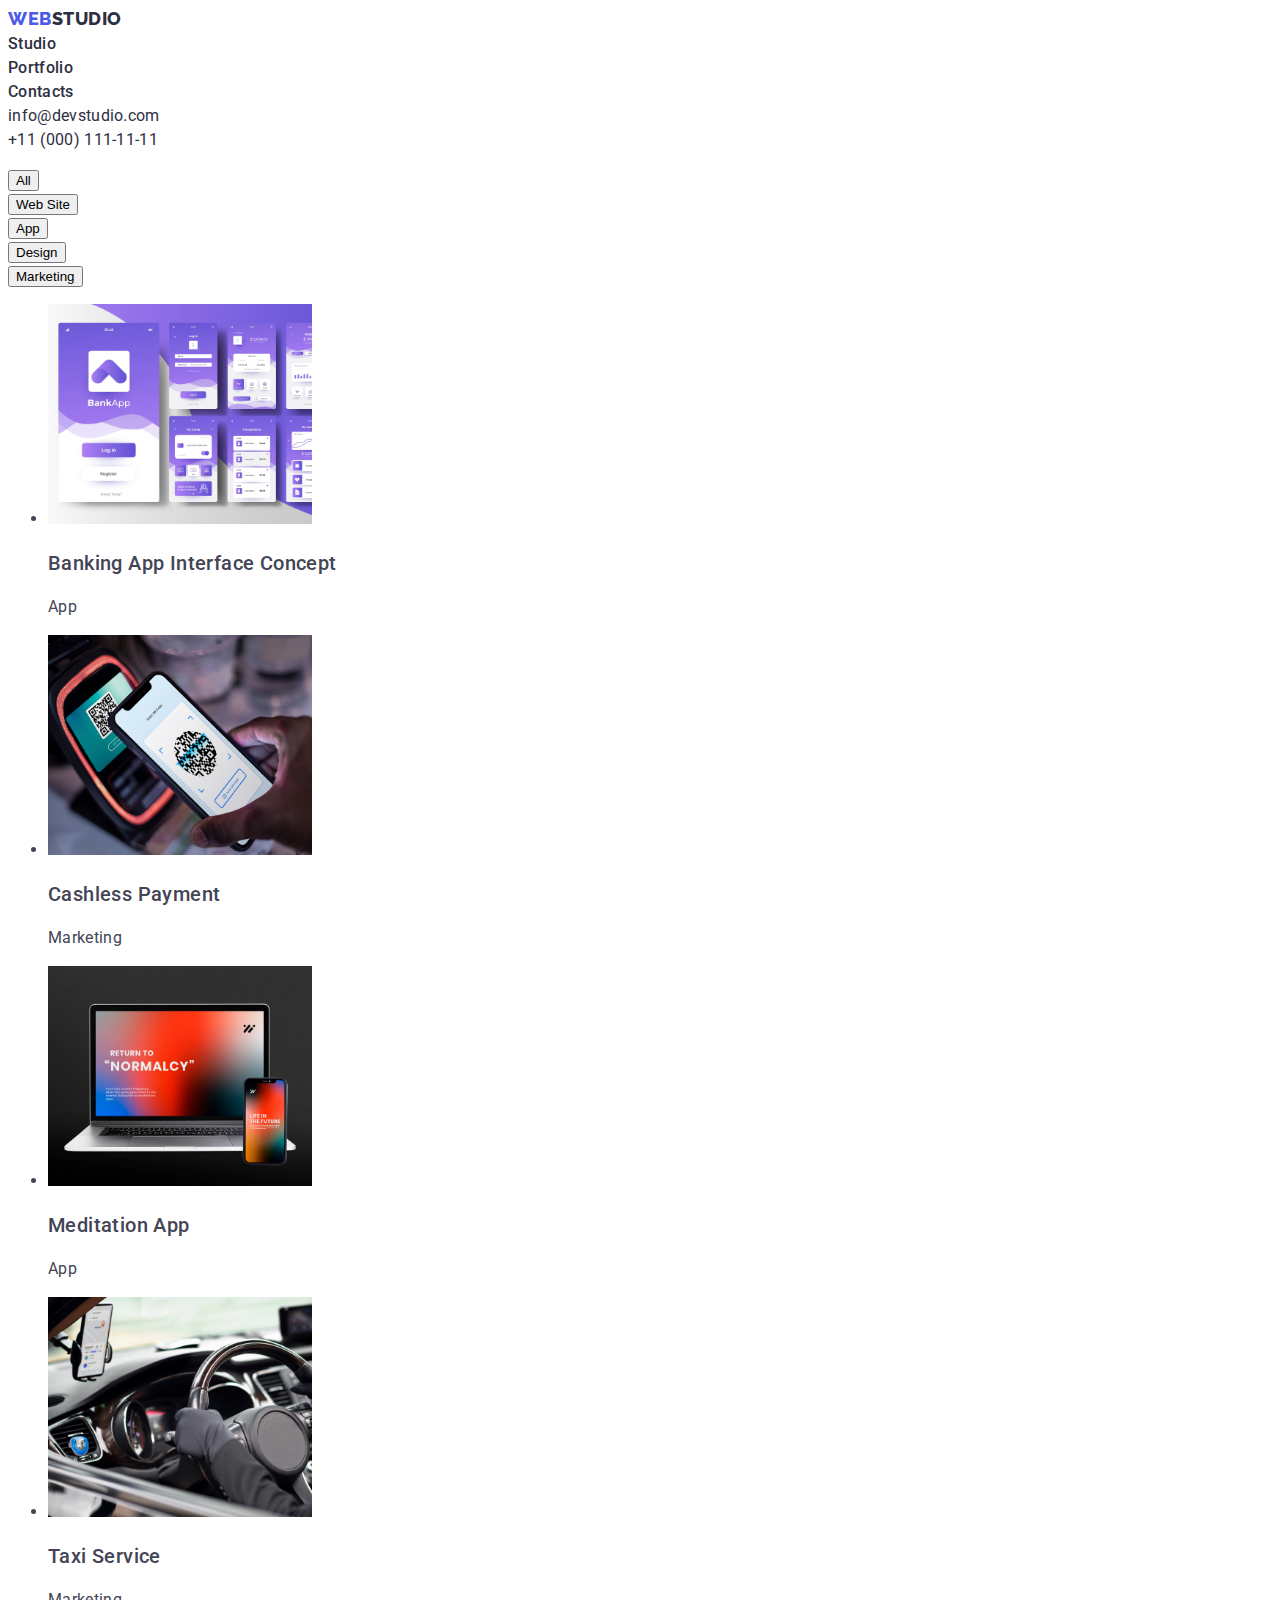
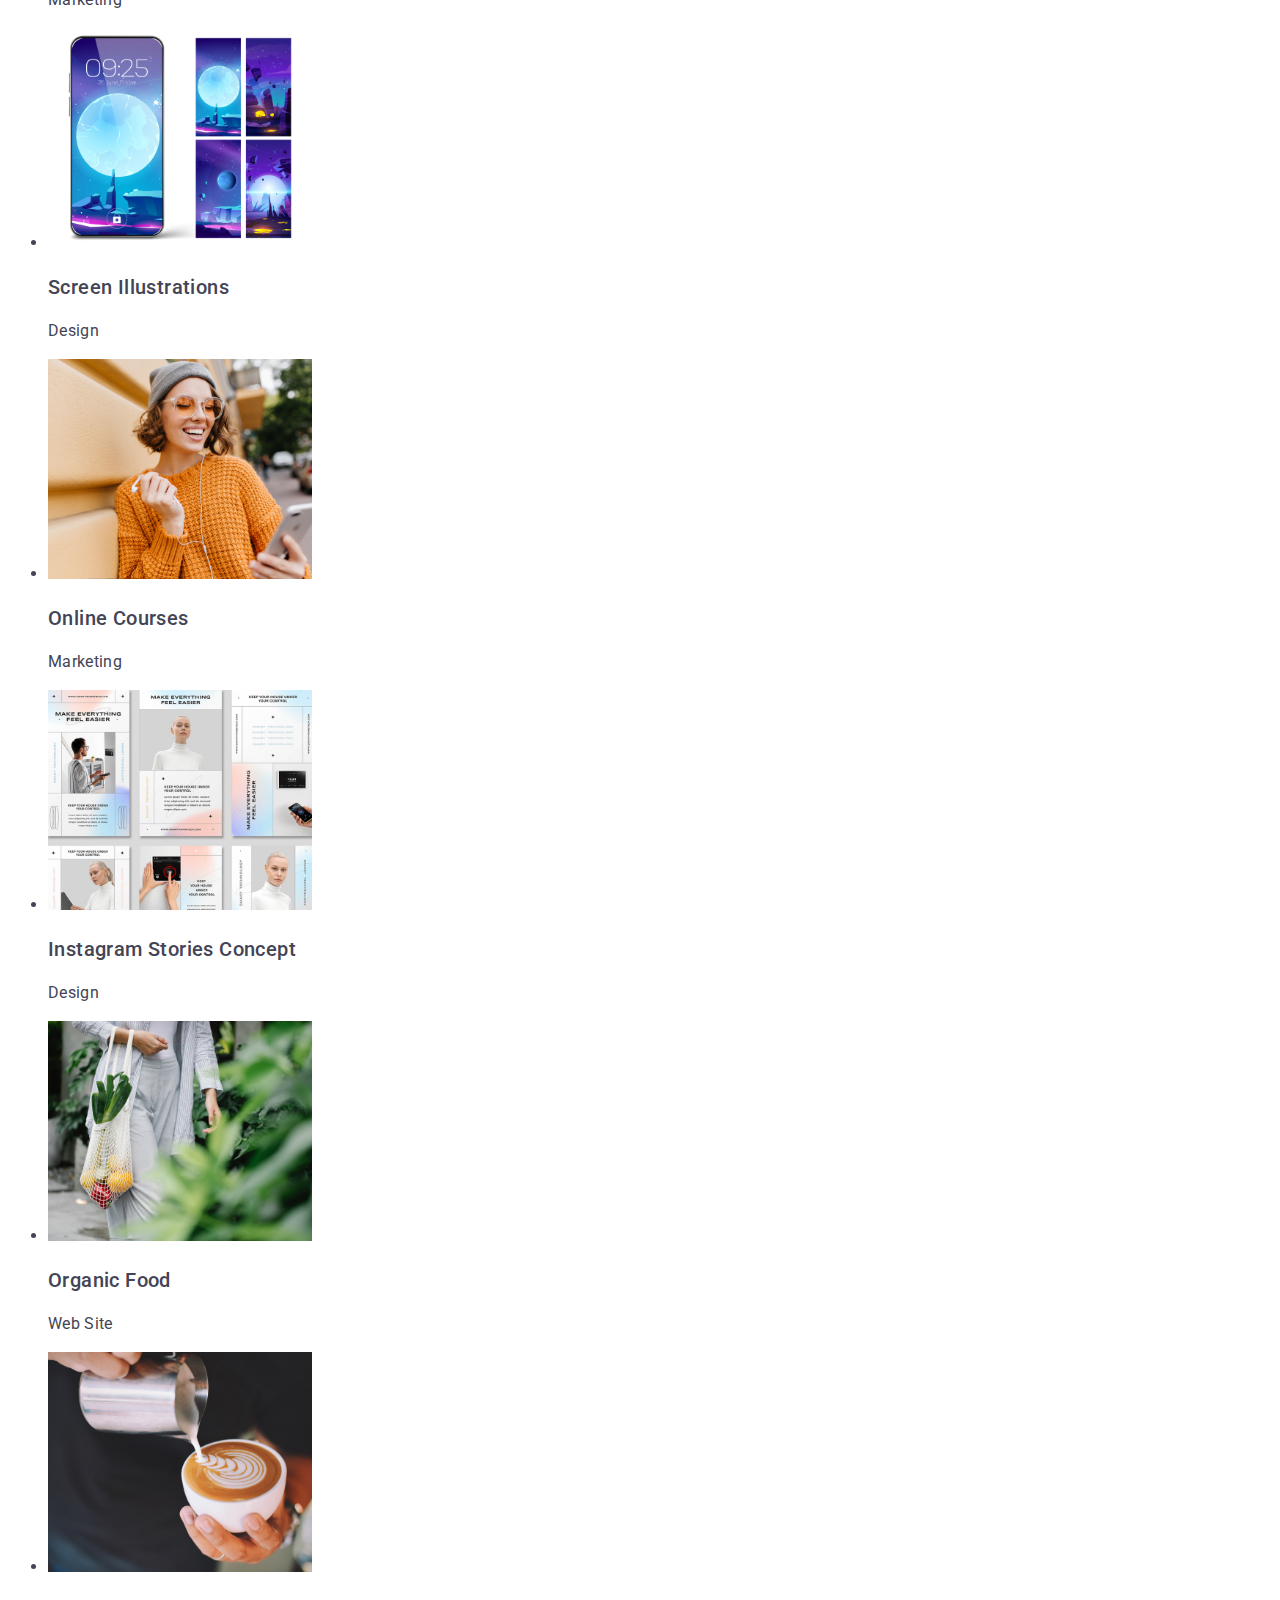
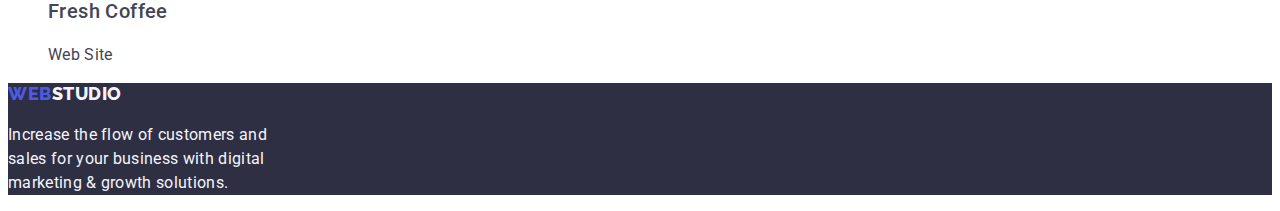
==== portfolio.html @ c01dc9ad "Initial commit" ====
<!DOCTYPE html>
<html lang="en">
<head>
    <meta charset="UTF-8">
    <meta name="viewport" content="width=device-width, initial-scale=1.0">
    <title>Home Work 2 Portfolio</title>
    <link rel="stylesheet" href="./css/styles.css">
    <link rel="preconnect" href="https://fonts.googleapis.com">
    <link rel="preconnect" href="https://fonts.gstatic.com" crossorigin>
    <link href="https://fonts.googleapis.com/css2?family=Raleway:wght@800&family=Roboto:wght@400;500;700;900&display=swap"
        rel="stylesheet">
</head>
<body>
    <header class="header">
        <a href="webstudio" class="logo" id="logo-id"><span>WEB</span>STUDIO</a>
        <!-- <nav> -->
        <ul class="nav-list list">
            <li><a href="index.html" class="nav-link link">Studio</a></li>
            <li><a href="portfolio.html" class="nav-link link">Portfolio</a></li>
            <li><a href="contacts" class="nav-link link">Contacts</a></li>
        </ul>
        <!-- </nav> -->
        <!-- <div class="contact"> -->
        <ul class="contact-list list">
            <li><a href="mailto:info@devstudio.com" class="contact-link link">info@devstudio.com</a></li>
            <li><a href="tel:+110001111111" class="contact-link link">+11 (000) 111-11-11</a></li>
        </ul>
        <!-- </div> -->
    </header>
    <main>
        <section>
            <ul class="filter list">
                <li>
                    <button type="button" class="filter-button button">All</button>
                </li>
                <li>
                    <button type="button" class="filter-button button">Web Site</button>
                </li>
                <li>
                    <button type="button" class="filter-button button">App</button>
                </li>
                <li>
                    <button type="button" class="filter-button button">Design</button>
                </li>
                <li>
                    <button type="button" class="filter-button button">Marketing</button>
                </li>
            </ul>
        </section>
        <section>
            <ul>
                <li>
                    <img src="images/banking.jpg" alt="Banking App Interface Concept" width="264">
                    <h3>Banking App Interface Concept</h3>
                    <p>App</p>
                </li>
                <li>
                    <img src="images/cashless.jpg" alt="Cashless Payment" width="264">
                    <h3>Cashless Payment</h3>
                    <p>Marketing</p>
                </li>
                <li>
                    <img src="images/mediation.jpg" alt="Meditation App" width="264">
                    <h3>Meditation App</h3>
                    <p>App</p>
                </li>
            </ul>
        </section>
        <section>
            <ul>
                <li>
                    <img src="images/taxi.jpg" alt="Taxi Service" width="264">
                    <h3>Taxi Service</h3>
                    <p>Marketing</p>
                </li>
                <li>
                    <img src="images/screen.jpg" alt="Screen Illustrations" width="264">
                    <h3>Screen Illustrations</h3>
                    <p>Design</p>
                </li>
                <li>
                    <img src="images/online.jpg" alt="Online Courses" width="264">
                    <h3>Online Courses</h3>
                    <p>Marketing</p>
                </li>
            </ul>
        </section>
        <section>
            <ul>
                <li>
                    <img src="images/instagram.jpg" alt="Instagram Stories Concept" width="264">
                    <h3>Instagram Stories Concept</h3>
                    <p>Design</p>
                </li>
                <li>
                    <img src="images/organic.jpg" alt="Organic Food" width="264">
                    <h3>Organic Food</h3>
                    <p>Web Site</p>
                </li>
                <li>
                    <img src="images/fresh.jpg" alt="Fresh Coffee" width="264">
                    <h3>Fresh Coffee</h3>
                    <p>Web Site</p>
                </li>
            </ul>
        </section>
    </main>
    <footer class="footer">
        <a href="webstudio" class="logo footer"><span>WEB</span>STUDIO</a>
        <p>Increase the flow of customers and<br>sales for your business with digital<br>marketing & growth solutions.</p>
    </footer>
</body>
</html>
---- css/styles.css ----
:root {
    --CORNFLOWER: #E7E9FC;
    --WHITE: #FFF;
    --SLATE: #434455;
    --NAVY-BLUE: #2E2F42;
    --IRIS: #4D5AE5;
    --CLOUD: #F4F4FD;
    --OCEAN: #404BBF;
}

body {
    font-family: 'Roboto', sans-serif;
    color: var(--SLATE);
    font-size: 16px;
    font-style: normal;
    font-weight: 400;
    line-height: 150%;
    letter-spacing: 0.32px;
}

.footer {
    background-color: var(--NAVY-BLUE);
    color: var(--CLOUD);
}

.logo footer {
    color: var(--CLOUD);
}

.logo span {
    color: var(--IRIS);
}

.logo {
    font-family: Raleway;
    font-style: normal;
    font-size: 18px;
    font-weight: 800;
    line-height: 116.667%;
    text-decoration: none;
    letter-spacing: 0.54px;
    text-transform: uppercase;
}

#logo-id {
    color: var(--NAVY-BLUE);
}

h2 {
    text-align: center;
}

/* .team-members {
    list-style: none;
    padding-left: 0;
} */

/* .platform-types {
    list-style: none;
    padding-left: 0;
} */

.list {
    list-style: none;
    padding-left: 0;
}

.link {
    text-decoration: none;
    color: var(--NAVY-BLUE);
}

.link:hover, .link:focus {
    color: var(--OCEAN);
}

.hero {
    background-color: var(--NAVY-BLUE);
    color: var(--WHITE);
}

.nav-list {
    color: var(--NAVY-BLUE);
    font-weight: 500;
}

.hero h1 {
    text-align: center;
    text-transform: uppercase;
    font-size: 56px;
    font-weight: 700;
    line-height: 107.143%;
    letter-spacing: 1.12px;
}

.hero button {
    background-color: var(--IRIS);
    text-align: left;
    color: var(--WHITE);
}

h2 {
    font-size: 36px;
    font-weight: 700;
    line-height: 111.111%;
    letter-spacing: 0.72px;
    text-transform: capitalize;
}

h3 {
    font-size: 20px;
    font-weight: 500;
    line-height: 120%;
    letter-spacing: 0.4px;
}

.nav-list {
    padding: 0;
    margin: 0;
    border: 0px;
    border-collapse: collapse;
}

.contact-list {
    padding: 0;
    margin: 0;
    border: 0px;
    border-collapse: collapse;
}

.order-button {
    background-color: var(--IRIS);
    border-radius: 4px;
    box-shadow: 0px 4px 4px 0px rgba(0, 0, 0, 0.15);
}

.order-button:hover, .order-button:focus {
    background-color: var(--OCEAN);
    border-radius: 4px;
    box-shadow: 0px 4px 4px 0px rgba(0, 0, 0, 0.15);
    cursor: pointer;
}
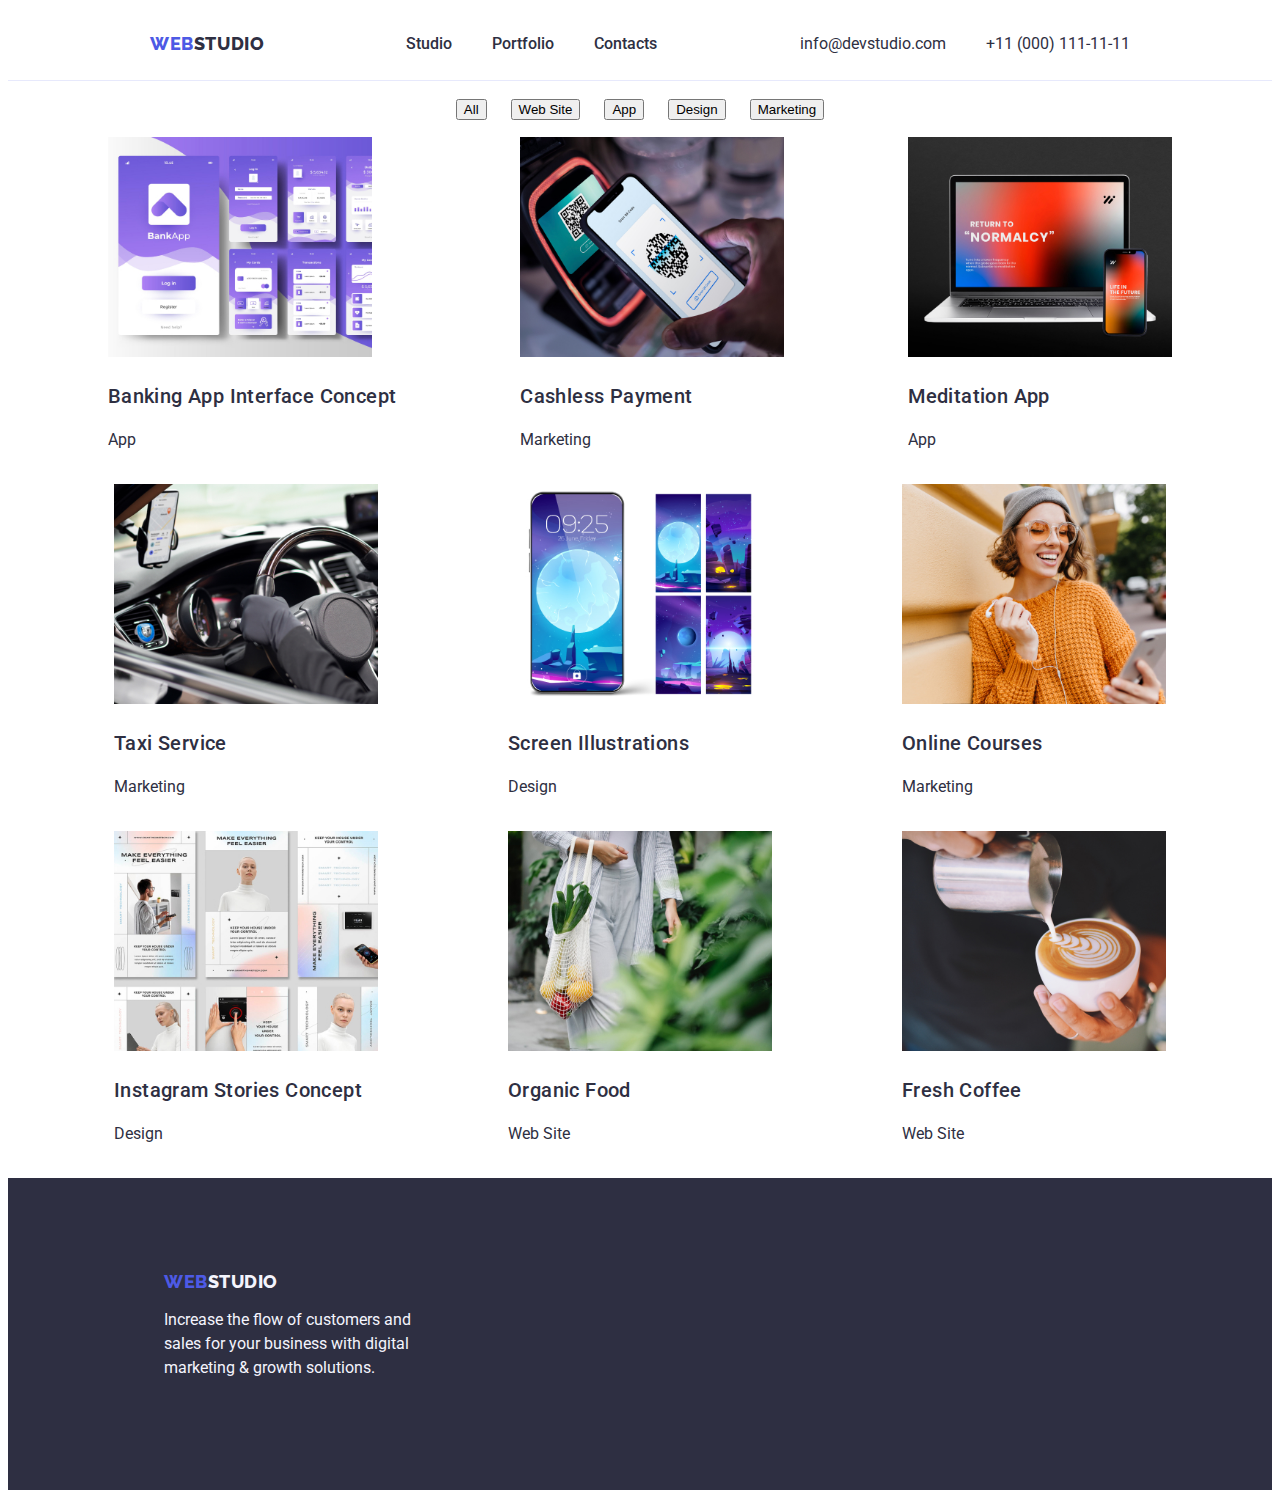
==== commit d26a0c6c: "Initial Updated" ====
--- a/portfolio.html
+++ b/portfolio.html
@@ -28,7 +28,7 @@
         <!-- </div> -->
     </header>
     <main>
-        <section>
+        <section class="section-filter section">
             <ul class="filter list">
                 <li>
                     <button type="button" class="filter-button button">All</button>
@@ -47,8 +47,8 @@
                 </li>
             </ul>
         </section>
-        <section>
-            <ul>
+        <section class="section-one section">
+            <ul class="section-list list">
                 <li>
                     <img src="images/banking.jpg" alt="Banking App Interface Concept" width="264">
                     <h3>Banking App Interface Concept</h3>
@@ -66,8 +66,8 @@
                 </li>
             </ul>
         </section>
-        <section>
-            <ul>
+        <section class="section-two section">
+            <ul class="section-list list">
                 <li>
                     <img src="images/taxi.jpg" alt="Taxi Service" width="264">
                     <h3>Taxi Service</h3>
@@ -85,8 +85,8 @@
                 </li>
             </ul>
         </section>
-        <section>
-            <ul>
+        <section class="section-three section">
+            <ul class="section-list list">
                 <li>
                     <img src="images/instagram.jpg" alt="Instagram Stories Concept" width="264">
                     <h3>Instagram Stories Concept</h3>
@@ -106,7 +106,7 @@
         </section>
     </main>
     <footer class="footer">
-        <a href="webstudio" class="logo footer"><span>WEB</span>STUDIO</a>
+        <a href="webstudio" class="logo" id="logo-footer"><span>WEB</span>STUDIO</a>
         <p>Increase the flow of customers and<br>sales for your business with digital<br>marketing & growth solutions.</p>
     </footer>
 </body>
--- a/css/styles.css
+++ b/css/styles.css
@@ -1,36 +1,70 @@
 :root {
-    --CORNFLOWER: #E7E9FC;
-    --WHITE: #FFF;
-    --SLATE: #434455;
-    --NAVY-BLUE: #2E2F42;
-    --IRIS: #4D5AE5;
-    --CLOUD: #F4F4FD;
-    --OCEAN: #404BBF;
+    --CORNFLOWER: #E7E9FC;      /*Accent*/
+    --WHITE: #FFF;              /*White background*/
+    --SLATE: #434455;           /*Text*/
+    --LIGHT-SLATE: #8E8F99;     /*Subtle text*/
+    --NAVY-BLUE: #2E2F42;       /*Dark*/
+    --IRIS: #4D5AE5;            /*Primary brand*/
+    --CLOUD: #F4F4FD;           /*Light*/
+    --OCEAN: #404BBF;           /*Pressed state*/
+    --GREEN: #31D0AA;           /*Success*/
+    --DAIRY: #FCFCFC;           /*Modal background*/
 }
 
 body {
     font-family: 'Roboto', sans-serif;
-    color: var(--SLATE);
+    color: var(--NAVY-BLUE);
     font-size: 16px;
     font-style: normal;
     font-weight: 400;
-    line-height: 150%;
-    letter-spacing: 0.32px;
-}
-
-.footer {
-    background-color: var(--NAVY-BLUE);
-    color: var(--CLOUD);
-}
-
-.logo footer {
-    color: var(--CLOUD);
-}
-
-.logo span {
-    color: var(--IRIS);
-}
-
+    line-height: 24px;
+    letter-spacing: 2%;
+    /* width: 1440px; */
+    /* height: 2592px; */
+    background-color: var(--WHITE);
+}
+
+.list {
+    list-style: none;
+    padding-left: 0;
+}
+
+h2 {
+    font-size: 36px;
+    font-weight: 700;
+    line-height: 111.111%;
+    letter-spacing: 0.72px;
+    text-transform: capitalize;
+}
+
+h3 {
+    font-size: 20px;
+    font-weight: 500;
+    line-height: 120%;
+    letter-spacing: 0.4px;
+}
+
+/*Header or top section*/
+.header {
+    display: flex;
+    /* width: 1440px; */
+    height: 72px;
+    justify-content: space-evenly;
+    align-items: center;
+    flex-shrink: 0;
+    border-bottom: 1px solid var(--CORNFLOWER);
+    background-color: var(--WHITE);
+}
+
+/*header-box - means to group logo and navigation, needed if want the group to be on top left*/    
+.header-box{
+    display: flex;
+    /* justify-content: space-around; */
+    align-items: center;
+    gap: 80px;
+}
+
+/*Logo*/
 .logo {
     font-family: Raleway;
     font-style: normal;
@@ -40,103 +74,171 @@
     text-decoration: none;
     letter-spacing: 0.54px;
     text-transform: uppercase;
+    /* height: 24px; */
+}
+
+.logo span {
+    color: var(--IRIS);
 }
 
 #logo-id {
     color: var(--NAVY-BLUE);
 }
 
-h2 {
-    text-align: center;
-}
-
-/* .team-members {
-    list-style: none;
-    padding-left: 0;
-} */
-
-/* .platform-types {
-    list-style: none;
-    padding-left: 0;
-} */
-
-.list {
-    list-style: none;
-    padding-left: 0;
+#logo-footer {
+    color: var(--CLOUD);
+}
+
+/*Navigation - part of top section*/
+.nav-list {
+    display: flex;
+    /* justify-content: space-between; */
+    gap: 40px;
+    color: var(--NAVY-BLUE);
+    font-weight: 500;
+}
+
+/*contact-list - part of top section*/
+.contact-list {
+    display: flex;
+    /* justify-content: space-between; */
+    gap: 40px;
+    color: var(--SLATE);
 }
 
 .link {
     text-decoration: none;
     color: var(--NAVY-BLUE);
-}
-
-.link:hover, .link:focus {
+    /* display: block; */
+}
+
+.link:hover,
+.link:focus {
     color: var(--OCEAN);
 }
 
+/*Hero section*/
 .hero {
+    display: flex;
+    flex-direction: column;
+    justify-content: center;
+    align-items: center;
     background-color: var(--NAVY-BLUE);
     color: var(--WHITE);
-}
-
-.nav-list {
-    color: var(--NAVY-BLUE);
-    font-weight: 500;
+    height: 600px;
+    flex-shrink: 0;
 }
 
 .hero h1 {
+    width: 496px;
     text-align: center;
-    text-transform: uppercase;
     font-size: 56px;
+    font-style: normal;
     font-weight: 700;
     line-height: 107.143%;
     letter-spacing: 1.12px;
 }
 
 .hero button {
+    display: inline-flex;
+    padding: 16px 32px;
+    align-items: flex-start;
+    gap: 10px;
+    border-radius: 4px;
     background-color: var(--IRIS);
-    text-align: left;
+    box-shadow: 0px 4px 4px 0px rgba(0, 0, 0, 0.15);
     color: var(--WHITE);
 }
 
-h2 {
-    font-size: 36px;
-    font-weight: 700;
-    line-height: 111.111%;
-    letter-spacing: 0.72px;
-    text-transform: capitalize;
-}
-
-h3 {
-    font-size: 20px;
-    font-weight: 500;
-    line-height: 120%;
-    letter-spacing: 0.4px;
-}
-
-.nav-list {
-    padding: 0;
-    margin: 0;
-    border: 0px;
-    border-collapse: collapse;
-}
-
-.contact-list {
-    padding: 0;
-    margin: 0;
-    border: 0px;
-    border-collapse: collapse;
-}
-
-.order-button {
-    background-color: var(--IRIS);
-    border-radius: 4px;
-    box-shadow: 0px 4px 4px 0px rgba(0, 0, 0, 0.15);
-}
-
-.order-button:hover, .order-button:focus {
+.order-button:hover,
+.order-button:focus {
     background-color: var(--OCEAN);
     border-radius: 4px;
     box-shadow: 0px 4px 4px 0px rgba(0, 0, 0, 0.15);
     cursor: pointer;
+}
+
+/*Service section or section 1*/
+.service {
+    /* width: 1128px; */
+    height: 104px;
+    flex-shrink: 0;
+    margin: 120px 156px 232px;
+    /* display: flex; */
+}
+
+.service-features {
+    display: flex;
+    gap: 24px;
+}
+
+.service-features p {
+    color: var(--SLATE);
+}
+
+/*Platform section or section 2*/
+.platform {
+    /* width: 1440px; */
+    height: 412px;
+    /* flex-shrink: 0; */
+    display: flex;
+    flex-direction: column;
+    justify-content: center;
+    align-items: center;
+}
+
+.platform-types {
+    display: flex;
+    gap: 24px;
+
+}
+
+/*Team section or Section 3*/
+.team {
+    /* width: 1440px; */
+    height: 732px;
+    flex-shrink: 0;
+    background-color: var(--CLOUD);
+    display: flex;
+    flex-direction: column;
+    justify-content: center;
+    align-items: center;
+}
+
+.team-members {
+    display: flex;
+    gap: 24px;
+    text-align: center;
+    
+}
+
+.footer {
+    display: flex;
+    flex-direction: column;
+    justify-content:center;
+    /* align-items: center; */
+    background-color: var(--NAVY-BLUE);
+    color: var(--CLOUD);
+    /* width: 1440px; */
+    height: 312px;
+    /* flex-shrink: 0; */
+    padding-left: 156px;;
+
+}
+
+.footer p {
+    width: 264px;;
+}
+
+/*Portfolio*/
+.section-list {
+    display: flex;
+    gap: 24px;
+    justify-content: space-evenly;
+}
+
+.filter {
+    display: flex;
+    gap: 24px;
+    justify-content: center;
 }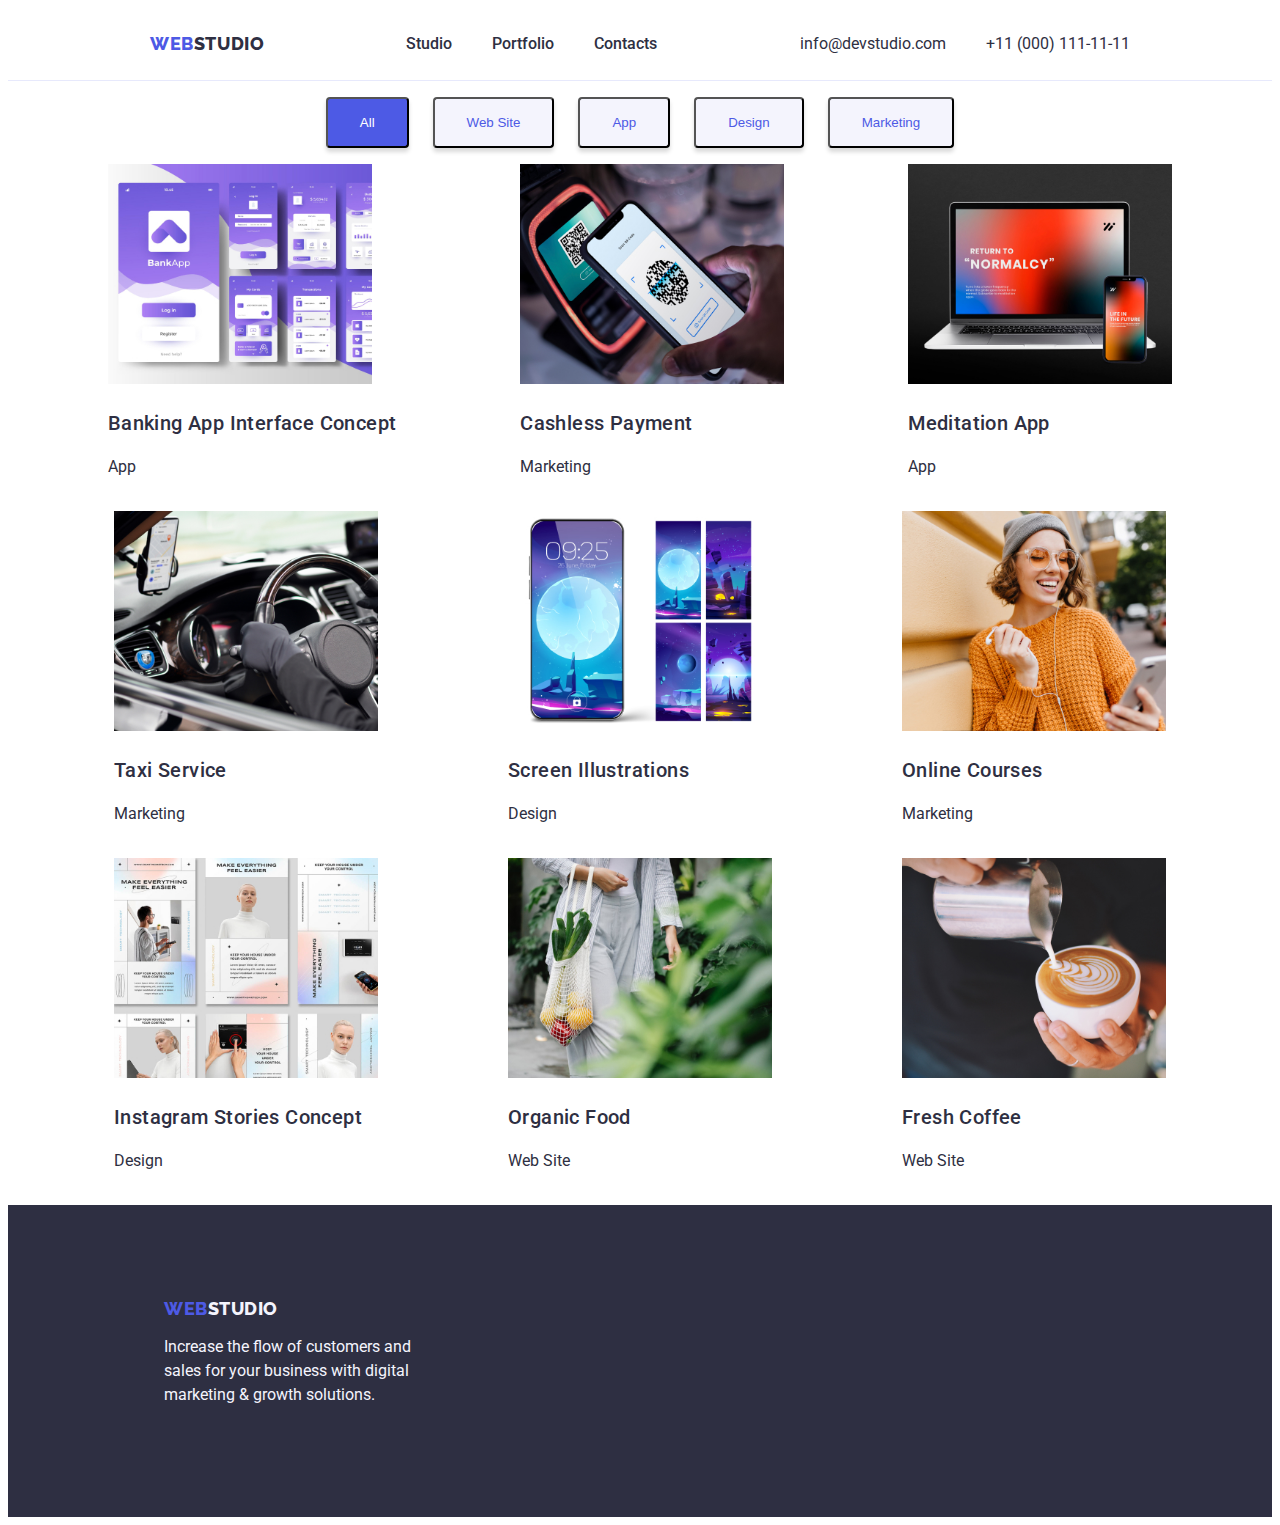
==== commit 8db881ab: "updated buttons on portfolio" ====
--- a/portfolio.html
+++ b/portfolio.html
@@ -31,7 +31,7 @@
         <section class="section-filter section">
             <ul class="filter list">
                 <li>
-                    <button type="button" class="filter-button button">All</button>
+                    <button type="button" class="filter-button-all button">All</button>
                 </li>
                 <li>
                     <button type="button" class="filter-button button">Web Site</button>
--- a/css/styles.css
+++ b/css/styles.css
@@ -139,7 +139,7 @@
     letter-spacing: 1.12px;
 }
 
-.hero button {
+.button {
     display: inline-flex;
     padding: 16px 32px;
     align-items: flex-start;
@@ -150,8 +150,8 @@
     color: var(--WHITE);
 }
 
-.order-button:hover,
-.order-button:focus {
+.button:hover,
+.button:focus {
     background-color: var(--OCEAN);
     border-radius: 4px;
     box-shadow: 0px 4px 4px 0px rgba(0, 0, 0, 0.15);
@@ -241,4 +241,18 @@
     display: flex;
     gap: 24px;
     justify-content: center;
+}
+
+.filter-button {
+    background-color: var(--CLOUD);
+    box-shadow: 0px 4px 4px 0px rgba(0, 0, 0, 0.15);
+    color: var(--IRIS);
+}
+
+.filter-button:hover,
+.filter-button:focus {
+    background-color: var(--CORNFLOWER);
+    border-radius: 4px;
+    box-shadow: 0px 4px 4px 0px rgba(0, 0, 0, 0.15);
+    cursor: pointer;
 }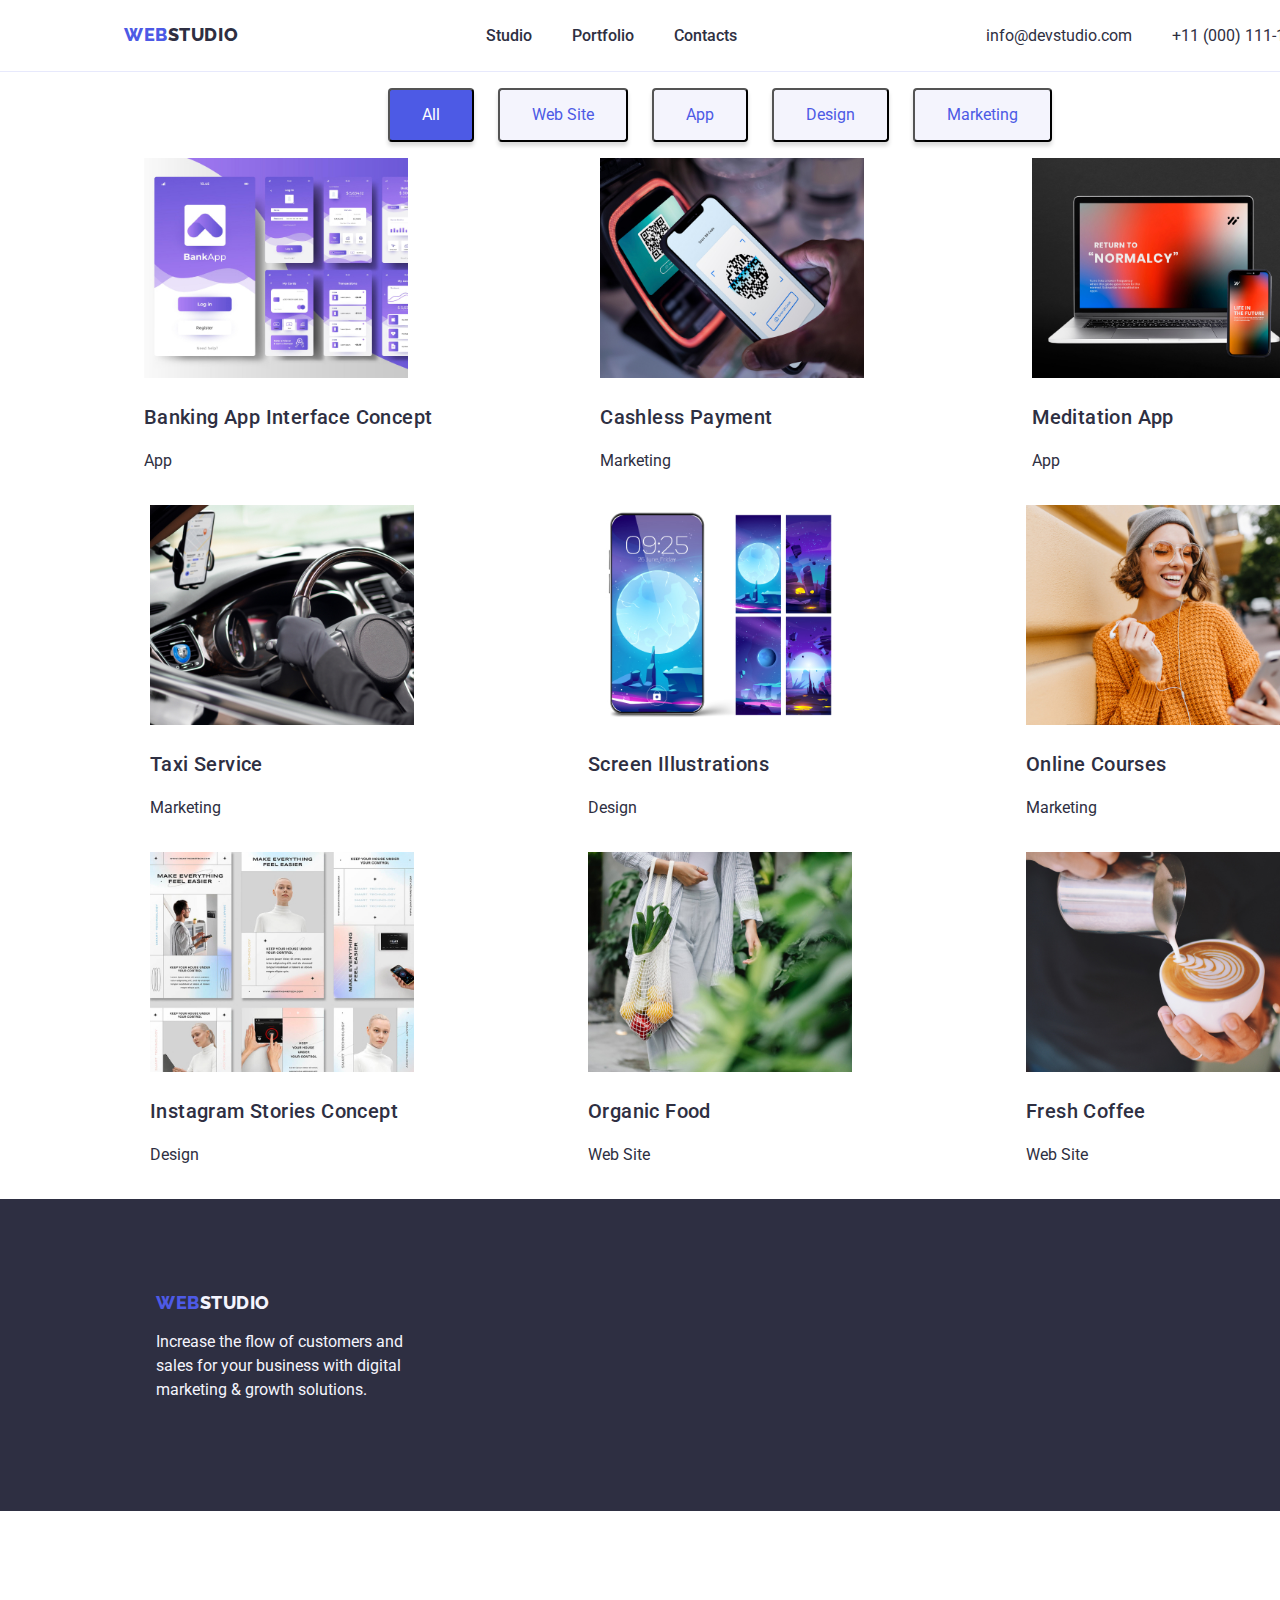
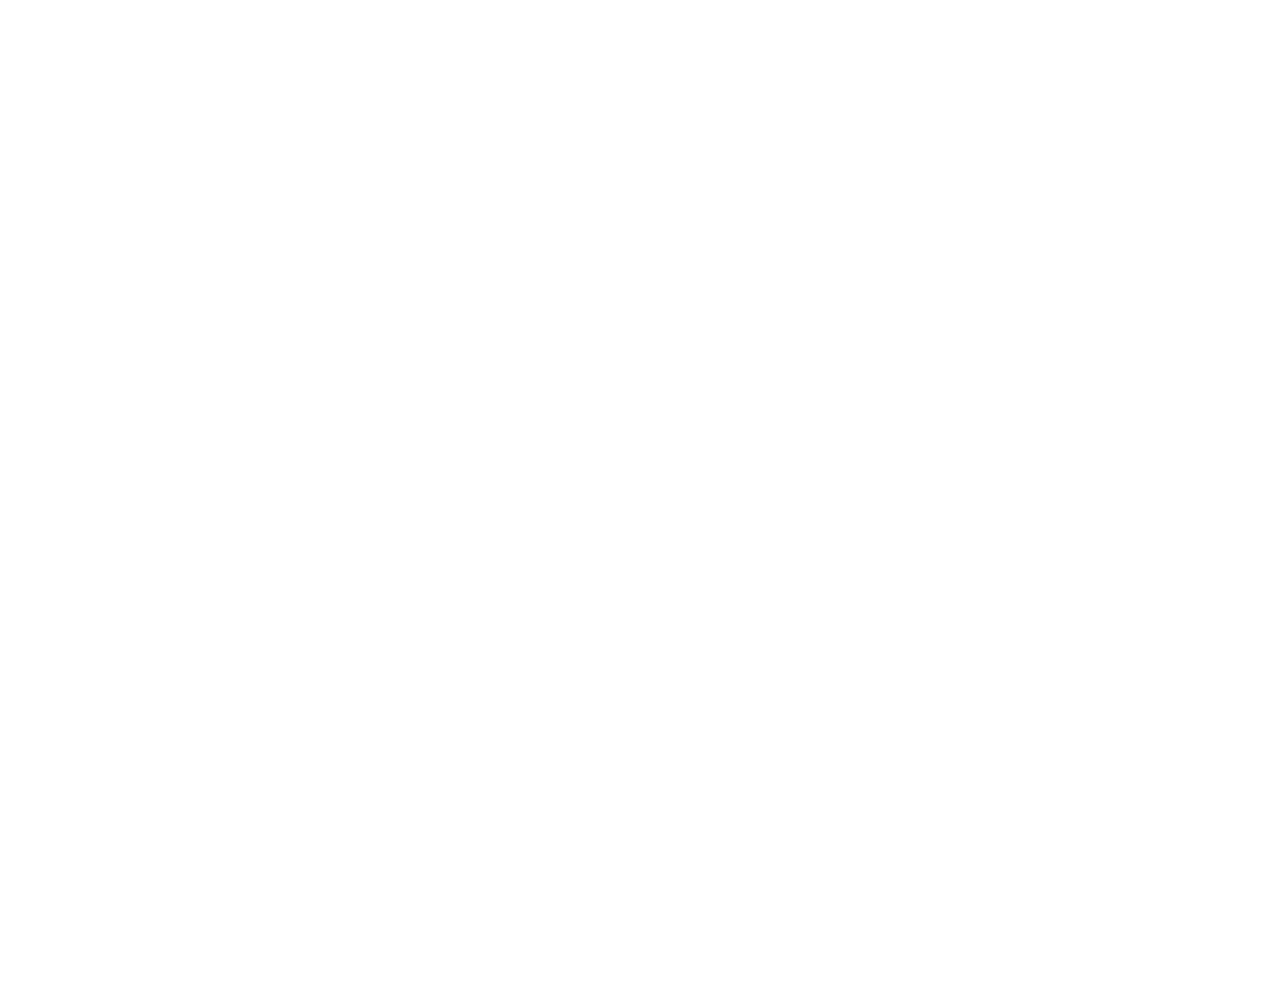
==== commit a27a3968: "CSS refinement" ====
--- a/portfolio.html
+++ b/portfolio.html
@@ -4,6 +4,7 @@
     <meta charset="UTF-8">
     <meta name="viewport" content="width=device-width, initial-scale=1.0">
     <title>Home Work 2 Portfolio</title>
+    <link rel="stylesheet" href="https://cdnjs.cloudflare.com/ajax/libs/modern-normalize/1.0.0/modern-normalize.min.css" >
     <link rel="stylesheet" href="./css/styles.css">
     <link rel="preconnect" href="https://fonts.googleapis.com">
     <link rel="preconnect" href="https://fonts.gstatic.com" crossorigin>
--- a/css/styles.css
+++ b/css/styles.css
@@ -19,8 +19,9 @@
     font-weight: 400;
     line-height: 24px;
     letter-spacing: 2%;
-    /* width: 1440px; */
-    /* height: 2592px; */
+    box-sizing: border-box;
+    width: 1440px;
+    height: 2592px;
     background-color: var(--WHITE);
 }
 
@@ -46,22 +47,24 @@
 
 /*Header or top section*/
 .header {
-    display: flex;
+    box-sizing: border-box;
     /* width: 1440px; */
     height: 72px;
-    justify-content: space-evenly;
-    align-items: center;
-    flex-shrink: 0;
+    flex-shrink: 0;
+    display: flex;
+    justify-content: space-around;
+    align-items: center;
     border-bottom: 1px solid var(--CORNFLOWER);
     background-color: var(--WHITE);
 }
 
 /*header-box - means to group logo and navigation, needed if want the group to be on top left*/    
 .header-box{
-    display: flex;
-    /* justify-content: space-around; */
-    align-items: center;
-    gap: 80px;
+    box-sizing: border-box;
+    display: flex;
+    justify-content: space-between;
+    align-items: center;
+    gap: 76px;
 }
 
 /*Logo*/
@@ -119,14 +122,16 @@
 
 /*Hero section*/
 .hero {
+    box-sizing: border-box;
+    height: 600px;
+    flex-shrink: 0;
     display: flex;
     flex-direction: column;
     justify-content: center;
     align-items: center;
     background-color: var(--NAVY-BLUE);
     color: var(--WHITE);
-    height: 600px;
-    flex-shrink: 0;
+    
 }
 
 .hero h1 {
@@ -160,10 +165,11 @@
 
 /*Service section or section 1*/
 .service {
-    /* width: 1128px; */
+    box-sizing: border-box;
+    width: 1128px;
     height: 104px;
     flex-shrink: 0;
-    margin: 120px 156px 232px;
+    margin: 120px 156px;
     /* display: flex; */
 }
 
@@ -178,12 +184,16 @@
 
 /*Platform section or section 2*/
 .platform {
-    /* width: 1440px; */
+    box-sizing: border-box;
+    width: 1128px;
     height: 412px;
-    /* flex-shrink: 0; */
-    display: flex;
-    flex-direction: column;
-    justify-content: center;
+    flex-shrink: 0;
+    margin-left: 156px;
+    margin-right: 156px;
+    margin-bottom: 120px;
+    display: flex;
+    flex-direction: column;
+    justify-content: space-between;
     align-items: center;
 }
 
@@ -191,11 +201,16 @@
     display: flex;
     gap: 24px;
 
+}
+
+.pics {
+    display: block;
 }
 
 /*Team section or Section 3*/
 .team {
-    /* width: 1440px; */
+    box-sizing: border-box;
+    width: 1440px;
     height: 732px;
     flex-shrink: 0;
     background-color: var(--CLOUD);
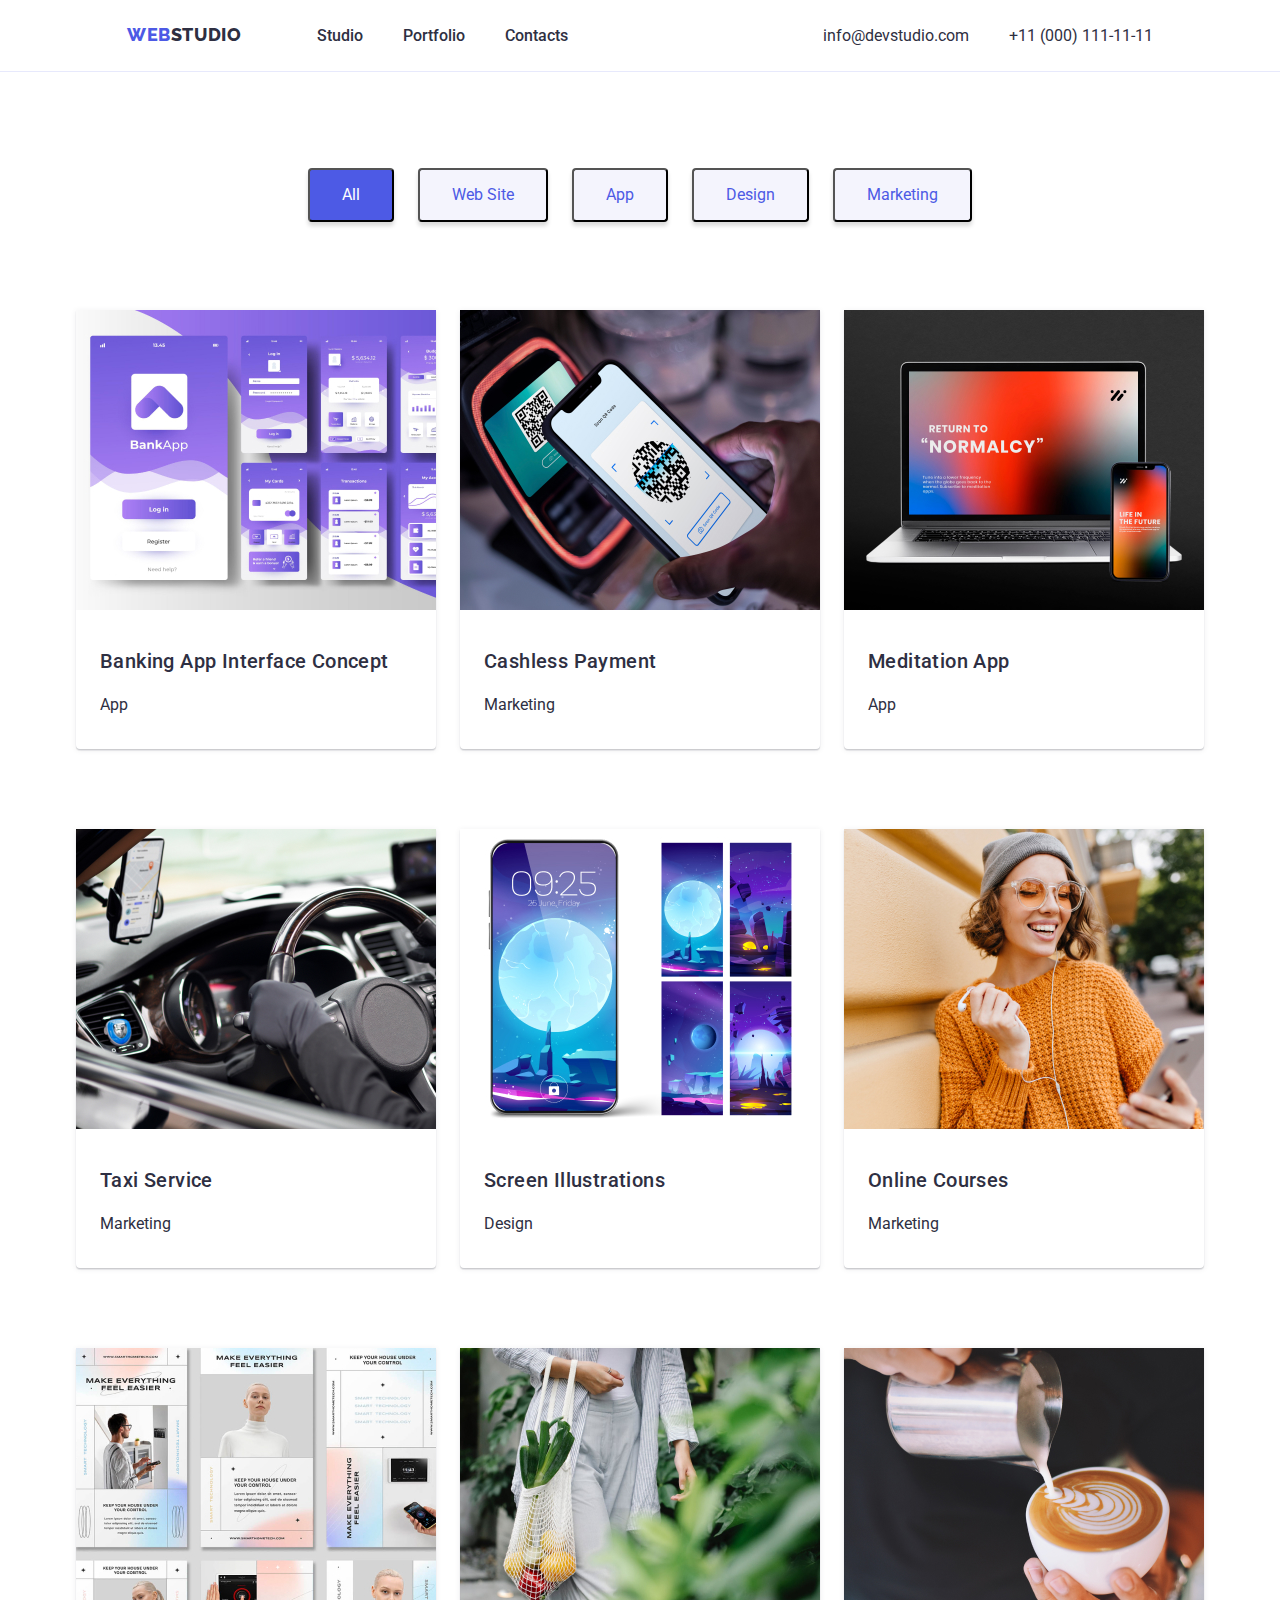
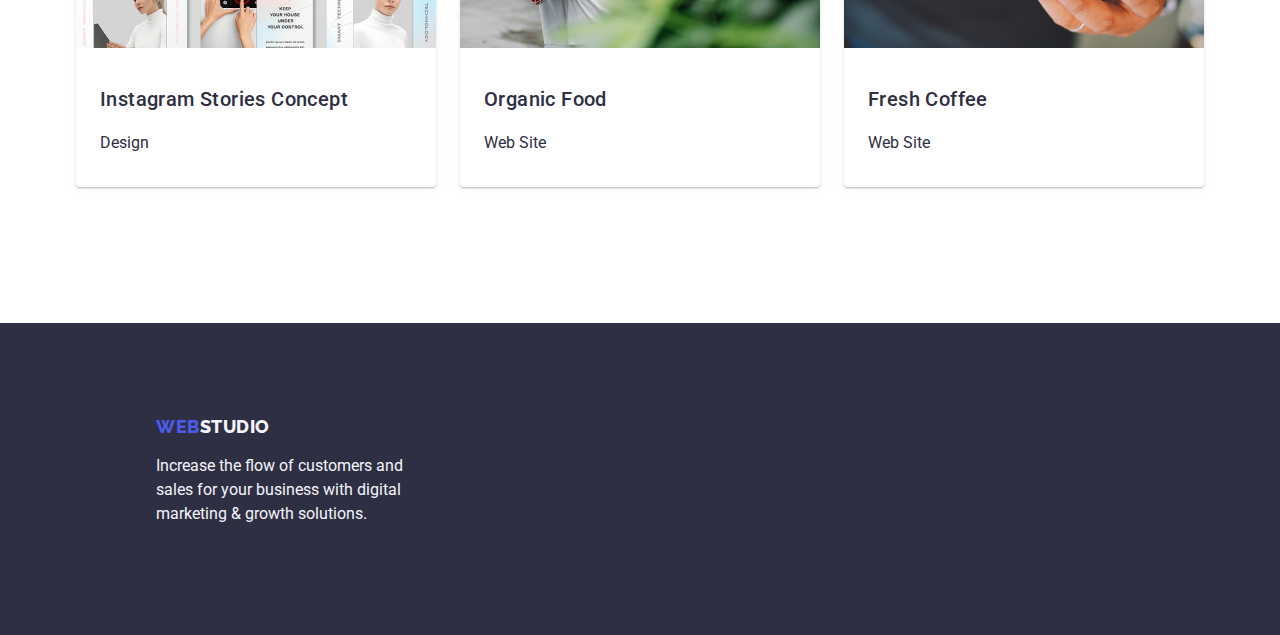
==== commit fe3c1a7d: "completed hw3" ====
--- a/portfolio.html
+++ b/portfolio.html
@@ -13,6 +13,7 @@
 </head>
 <body>
     <header class="header">
+        <div class="header-box">
         <a href="webstudio" class="logo" id="logo-id"><span>WEB</span>STUDIO</a>
         <!-- <nav> -->
         <ul class="nav-list list">
@@ -20,6 +21,7 @@
             <li><a href="portfolio.html" class="nav-link link">Portfolio</a></li>
             <li><a href="contacts" class="nav-link link">Contacts</a></li>
         </ul>
+        </div>
         <!-- </nav> -->
         <!-- <div class="contact"> -->
         <ul class="contact-list list">
@@ -50,18 +52,17 @@
         </section>
         <section class="section-one section">
             <ul class="section-list list">
-                <li>
-                    <img src="images/banking.jpg" alt="Banking App Interface Concept" width="264">
-                    <h3>Banking App Interface Concept</h3>
+                <li class="section-card">
+                    <img src="images/banking.jpg" alt="Banking App Interface Concept" height="300" width="360">                   <h3>Banking App Interface Concept</h3>
                     <p>App</p>
                 </li>
-                <li>
-                    <img src="images/cashless.jpg" alt="Cashless Payment" width="264">
+                <li class="section-card">
+                    <img src="images/cashless.jpg" alt="Cashless Payment" height="300" width="360">
                     <h3>Cashless Payment</h3>
                     <p>Marketing</p>
                 </li>
-                <li>
-                    <img src="images/mediation.jpg" alt="Meditation App" width="264">
+                <li class="section-card">
+                    <img src="images/mediation.jpg" alt="Meditation App" height="300" width="360">
                     <h3>Meditation App</h3>
                     <p>App</p>
                 </li>
@@ -69,18 +70,18 @@
         </section>
         <section class="section-two section">
             <ul class="section-list list">
-                <li>
-                    <img src="images/taxi.jpg" alt="Taxi Service" width="264">
+                <li class="section-card">
+                    <img src="images/taxi.jpg" alt="Taxi Service" height="300" width="360">
                     <h3>Taxi Service</h3>
                     <p>Marketing</p>
                 </li>
-                <li>
-                    <img src="images/screen.jpg" alt="Screen Illustrations" width="264">
+                <li class="section-card">
+                    <img src="images/screen.jpg" alt="Screen Illustrations" height="300" width="360">
                     <h3>Screen Illustrations</h3>
                     <p>Design</p>
                 </li>
-                <li>
-                    <img src="images/online.jpg" alt="Online Courses" width="264">
+                <li class="section-card">
+                    <img src="images/online.jpg" alt="Online Courses" height="300" width="360">
                     <h3>Online Courses</h3>
                     <p>Marketing</p>
                 </li>
@@ -88,18 +89,18 @@
         </section>
         <section class="section-three section">
             <ul class="section-list list">
-                <li>
-                    <img src="images/instagram.jpg" alt="Instagram Stories Concept" width="264">
+                <li class="section-card">
+                    <img src="images/instagram.jpg" alt="Instagram Stories Concept" height="300" width="360">
                     <h3>Instagram Stories Concept</h3>
                     <p>Design</p>
                 </li>
-                <li>
-                    <img src="images/organic.jpg" alt="Organic Food" width="264">
+                <li class="section-card">
+                    <img src="images/organic.jpg" alt="Organic Food" height="300" width="360">
                     <h3>Organic Food</h3>
                     <p>Web Site</p>
                 </li>
-                <li>
-                    <img src="images/fresh.jpg" alt="Fresh Coffee" width="264">
+                <li class="section-card">
+                    <img src="images/fresh.jpg" alt="Fresh Coffee" height="300" width="360">
                     <h3>Fresh Coffee</h3>
                     <p>Web Site</p>
                 </li>
--- a/css/styles.css
+++ b/css/styles.css
@@ -20,8 +20,8 @@
     line-height: 24px;
     letter-spacing: 2%;
     box-sizing: border-box;
-    width: 1440px;
-    height: 2592px;
+    /* width: 1440px; */
+    /* height: 2592px; */
     background-color: var(--WHITE);
 }
 
@@ -167,10 +167,13 @@
 .service {
     box-sizing: border-box;
     width: 1128px;
-    height: 104px;
-    flex-shrink: 0;
-    margin: 120px 156px;
-    /* display: flex; */
+    height: 344px;
+    flex-shrink: 0;
+    justify-content: center;
+    align-items: center;
+    /* padding-top: 60px; */
+    margin: 0px 156px;
+    display: flex;
 }
 
 .service-features {
@@ -193,7 +196,7 @@
     margin-bottom: 120px;
     display: flex;
     flex-direction: column;
-    justify-content: space-between;
+    justify-content: center;
     align-items: center;
 }
 
@@ -224,19 +227,37 @@
     display: flex;
     gap: 24px;
     text-align: center;
-    
+}
+
+.team-card {
+    box-sizing: border-box;
+    margin: 0 auto;
+    background-color: var(--WHITE);
+    display: inline-block;
+    border-radius: 0px 0px 4px 4px;
+    box-shadow: 0px 2px 1px 0px rgba(46, 47, 66, 0.08), 
+                0px 1px 1px 0px rgba(46, 47, 66, 0.16), 
+                0px 1px 6px 0px rgba(46, 47, 66, 0.08);
+}
+.team-card p {
+    padding: 0;
+    margin-top: 0px;
+    margin-bottom: 32px;
+}
+
+.team-card h3{
+    margin-top: 32px;
+    margin-bottom: 10px;
+    padding: 0;
 }
 
 .footer {
     display: flex;
     flex-direction: column;
     justify-content:center;
-    /* align-items: center; */
     background-color: var(--NAVY-BLUE);
     color: var(--CLOUD);
-    /* width: 1440px; */
     height: 312px;
-    /* flex-shrink: 0; */
     padding-left: 156px;;
 
 }
@@ -246,16 +267,54 @@
 }
 
 /*Portfolio*/
+
+.section {
+    box-sizing: border-box;
+    /* width: 1440px; */
+    /* height: 732px; */
+    flex-shrink: 0;
+    background-color: var(--WHITE);
+    display: flex;
+    justify-content:space-evenly;
+    align-items: center;
+}
+
+.section-card {
+    box-sizing: border-box;
+    margin: 0 auto;
+    background-color: var(--WHITE);
+    display: inline-block;
+    gap: 20px;
+    border-radius: 0px 0px 4px 4px;
+    box-shadow: 0px 2px 1px 0px rgba(46, 47, 66, 0.08),
+            0px 1px 1px 0px rgba(46, 47, 66, 0.16),
+            0px 1px 6px 0px rgba(46, 47, 66, 0.08);
+}
+
+.section-card h3 {
+    margin-top: 32px;
+    margin-left: 24px;
+}
+
+.section-card p {
+    margin-left: 24px;
+    margin-bottom: 32px;
+}
+
 .section-list {
     display: flex;
     gap: 24px;
-    justify-content: space-evenly;
 }
 
 .filter {
     display: flex;
     gap: 24px;
     justify-content: center;
+    width: auto 586px;
+    height: auto 48px;
+    margin-top: 96px;
+    margin-bottom: 72px;
+    background-color: var(--WHITE);
 }
 
 .filter-button {
@@ -270,4 +329,34 @@
     border-radius: 4px;
     box-shadow: 0px 4px 4px 0px rgba(0, 0, 0, 0.15);
     cursor: pointer;
+}
+
+.section-one {
+    box-sizing: border-box;
+    display: flex;
+    gap: 24px;
+    justify-content: center;
+    width: auto 1128px;
+    height: auto 420px;
+    margin: 0 156px 48px;
+}
+
+.section-two {
+    box-sizing: border-box;
+    display: flex;
+    gap: 24px;
+    justify-content: center;
+    width: auto 1128px;
+    height: auto 420px;
+    margin: 0 156px 48px;
+}
+
+.section-three {
+    box-sizing: border-box;
+    display: flex;
+    gap: 24px;
+    justify-content: center;
+    width: auto 1128px;
+    height: auto 420px;
+    margin: 0 156px 120px;
 }